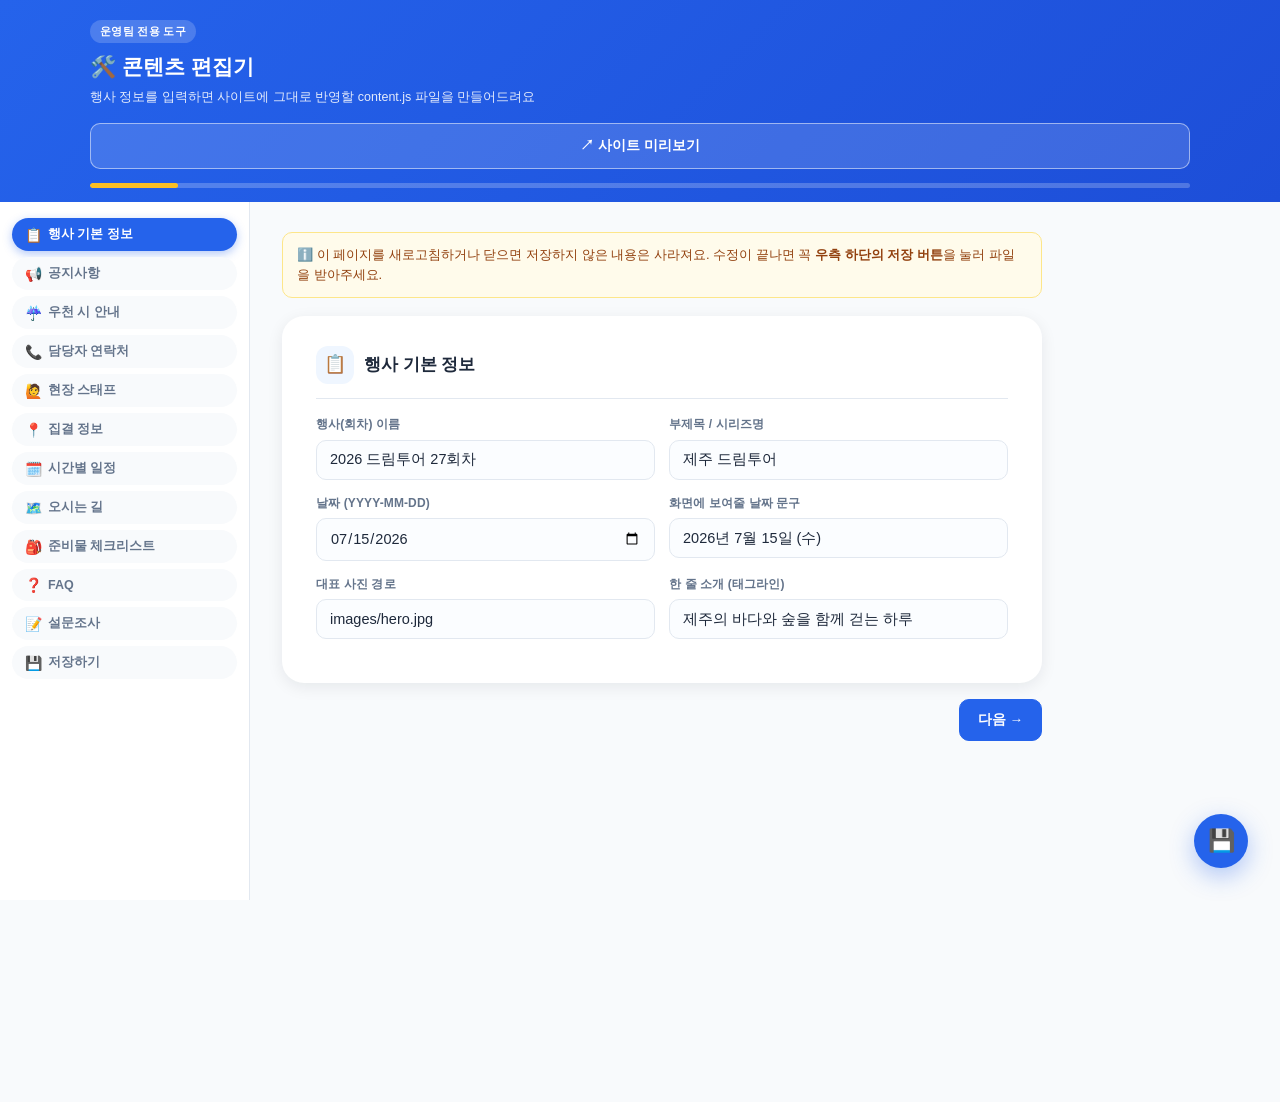
==== editor.html @ 1ea4c790 "Add no-backend content editor (editor.html) Lets non-developers edit js/content.js through a form in" ====
<!DOCTYPE html>
<html lang="ko">
<head>
<meta charset="UTF-8" />
<meta name="viewport" content="width=device-width, initial-scale=1.0" />
<title>콘텐츠 편집기 | 드림투어</title>
<meta name="robots" content="noindex, nofollow" />
<link rel="stylesheet" href="css/style.css" />
<link rel="stylesheet" href="css/editor.css" />
</head>
<body class="editor-body">

  <!--
    =====================================================================
     [운영팀 전용] 콘텐츠 편집기
    =====================================================================
     - 이 페이지는 참가자에게 공유하는 페이지가 아닙니다. 운영팀 컴퓨터에서만 여세요.
     - 왼쪽(모바일에서는 상단) 메뉴에서 항목을 골라 값을 입력하세요.
     - 맨 마지막 "저장하기" 메뉴 또는 우측 하단의 파란 저장 버튼을 누르면
       새 content.js 파일이 다운로드됩니다.
     - 다운로드된 파일을 프로젝트의 js/content.js 파일에 덮어쓰기 하면 됩니다.
     - 그 다음 평소처럼 GitHub에 올리면(push) 실제 사이트에 반영됩니다.
    =====================================================================
  -->

  <header class="editor-header">
    <div class="editor-header-inner">
      <div class="editor-header-text">
        <div class="editor-eyebrow">운영팀 전용 도구</div>
        <div class="editor-title">🛠️ 콘텐츠 편집기</div>
        <div class="editor-subtitle">행사 정보를 입력하면 사이트에 그대로 반영할 content.js 파일을 만들어드려요</div>
      </div>
      <a class="btn btn-outline editor-preview-link" href="index.html" target="_blank" rel="noopener noreferrer">↗ 사이트 미리보기</a>
    </div>
    <div class="editor-progress-track">
      <div class="editor-progress-fill" id="progress-fill"></div>
    </div>
  </header>

  <!-- 좌측(모바일: 상단 가로 스크롤) 메뉴는 JS가 각 패널의 data-icon / data-label을 읽어 자동 생성합니다 -->
  <nav class="editor-sidenav" id="editor-nav" aria-label="편집 항목 메뉴"></nav>

  <main class="editor-main">
    <div class="editor-container">

      <div class="editor-notice">
        ℹ️ 이 페이지를 새로고침하거나 닫으면 저장하지 않은 내용은 사라져요.
        수정이 끝나면 꼭 <b>우측 하단의 저장 버튼</b>을 눌러 파일을 받아주세요.
      </div>

      <!-- ① 행사 기본 정보 -->
      <section class="editor-panel" id="panel-basic" data-icon="📋" data-label="행사 기본 정보">
        <div class="panel-head"><span class="panel-icon">📋</span><h2>행사 기본 정보</h2></div>
        <div class="field-grid">
          <label>행사(회차) 이름
            <input type="text" id="f-eventName" placeholder="예: 2026 드림투어 27회차" />
          </label>
          <label>부제목 / 시리즈명
            <input type="text" id="f-eventSubtitle" placeholder="예: 제주 드림투어" />
          </label>
          <label>날짜 (YYYY-MM-DD)
            <input type="date" id="f-date" />
          </label>
          <label>화면에 보여줄 날짜 문구
            <input type="text" id="f-dateDisplay" placeholder="예: 2026년 7월 15일 (수)" />
          </label>
          <label>대표 사진 경로
            <input type="text" id="f-heroImage" placeholder="images/hero.jpg" />
          </label>
          <label>한 줄 소개 (태그라인)
            <input type="text" id="f-heroTagline" placeholder="예: 제주의 바다와 숲을 함께 걷는 하루" />
          </label>
        </div>
      </section>

      <!-- ② 공지사항 -->
      <section class="editor-panel" id="panel-notice" data-icon="📢" data-label="공지사항">
        <div class="panel-head"><span class="panel-icon">📢</span><h2>공지사항 배너</h2></div>
        <label class="checkbox-line">
          <input type="checkbox" id="f-notice-active" />
          공지 배너 표시하기
        </label>
        <label>공지 내용
          <textarea id="f-notice-text" rows="2" placeholder="예: 우천 시 실내 프로그램으로 대체됩니다."></textarea>
        </label>
      </section>

      <!-- ③ 우천 시 안내 -->
      <section class="editor-panel" id="panel-rain" data-icon="☔" data-label="우천 시 안내">
        <div class="panel-head"><span class="panel-icon">☔</span><h2>우천 시 대응 안내</h2></div>
        <label class="checkbox-line">
          <input type="checkbox" id="f-rain-hasIndoor" />
          실내 대체 프로그램이 있음
        </label>
        <label>우천 시 안내 문구
          <textarea id="f-rain-desc" rows="2"></textarea>
        </label>
        <label>진행 여부 결정 시각 안내
          <input type="text" id="f-rain-decision" placeholder="예: 당일 오전 8시경, 기상 상황에 따라 최종 공지" />
        </label>
      </section>

      <!-- ④ 담당자 연락처 -->
      <section class="editor-panel" id="panel-contact" data-icon="📞" data-label="담당자 연락처">
        <div class="panel-head"><span class="panel-icon">📞</span><h2>당일 담당자 연락처</h2></div>
        <p class="editor-hint">헤더와 화면 우측 하단 플로팅 버튼에 항상 노출됩니다.</p>
        <div class="field-grid">
          <label>이름 <input type="text" id="f-contact-name" /></label>
          <label>역할 <input type="text" id="f-contact-role" placeholder="예: 현장 총괄 담당자" /></label>
          <label>전화번호 <input type="text" id="f-contact-phone" placeholder="010-0000-0000" /></label>
        </div>
      </section>

      <!-- ⑤ 스태프 목록 -->
      <section class="editor-panel" id="panel-staff" data-icon="🙋" data-label="현장 스태프">
        <div class="panel-head"><span class="panel-icon">🙋</span><h2>현장 스태프</h2><span class="panel-count" id="count-staff"></span></div>
        <div id="staff-list" class="repeat-list"></div>
        <button type="button" class="btn-add" id="add-staff">+ 스태프 추가</button>
      </section>

      <!-- ⑥ 집결 정보 -->
      <section class="editor-panel" id="panel-meeting" data-icon="📍" data-label="집결 정보">
        <div class="panel-head"><span class="panel-icon">📍</span><h2>집결 정보 (홈 화면 요약용)</h2></div>
        <div class="field-grid">
          <label>집결 시각 <input type="text" id="f-meet-time" placeholder="13:00" /></label>
          <label>집결 장소 <input type="text" id="f-meet-location" /></label>
          <label class="span-2">집결지 구글맵 링크
            <input type="text" id="f-meet-mapUrl" placeholder="https://maps.google.com/?q=..." />
          </label>
        </div>
      </section>

      <!-- ⑦ 시간별 일정 -->
      <section class="editor-panel" id="panel-schedule" data-icon="🗓️" data-label="시간별 일정">
        <div class="panel-head"><span class="panel-icon">🗓️</span><h2>시간별 일정 (타임테이블)</h2><span class="panel-count" id="count-schedule"></span></div>
        <p class="editor-hint">각 카드의 ↑ ↓ 버튼으로 순서를 바꿀 수 있어요.</p>
        <div id="schedule-list" class="repeat-list"></div>
        <button type="button" class="btn-add" id="add-schedule">+ 일정 항목 추가</button>
      </section>

      <!-- ⑧ 오시는 길 장소 목록 -->
      <section class="editor-panel" id="panel-locations" data-icon="🗺️" data-label="오시는 길">
        <div class="panel-head"><span class="panel-icon">🗺️</span><h2>오시는 길 / 동선</h2><span class="panel-count" id="count-locations"></span></div>
        <label>지도 페이지 상단 임베드 지도 검색어
          <input type="text" id="f-mapEmbedQuery" placeholder="예: 드림타워 지하주차장 (보통 집결지)" />
        </label>
        <div id="locations-list" class="repeat-list"></div>
        <button type="button" class="btn-add" id="add-location">+ 장소 추가</button>
      </section>

      <!-- ⑨ 체크리스트 -->
      <section class="editor-panel" id="panel-checklist" data-icon="🎒" data-label="준비물 체크리스트">
        <div class="panel-head"><span class="panel-icon">🎒</span><h2>준비물 체크리스트</h2><span class="panel-count" id="count-checklist"></span></div>
        <div id="checklist-list" class="repeat-list"></div>
        <button type="button" class="btn-add" id="add-checklist">+ 준비물 추가</button>
      </section>

      <!-- ⑩ FAQ -->
      <section class="editor-panel" id="panel-faq" data-icon="❓" data-label="FAQ">
        <div class="panel-head"><span class="panel-icon">❓</span><h2>자주 묻는 질문</h2><span class="panel-count" id="count-faq"></span></div>
        <div id="faq-list" class="repeat-list"></div>
        <button type="button" class="btn-add" id="add-faq">+ 질문 추가</button>
      </section>

      <!-- ⑪ 설문조사 -->
      <section class="editor-panel" id="panel-survey" data-icon="📝" data-label="설문조사">
        <div class="panel-head"><span class="panel-icon">📝</span><h2>설문조사</h2></div>
        <div class="field-grid">
          <label class="span-2">설문 링크 <input type="text" id="f-survey-url" placeholder="https://forms.gle/..." /></label>
          <label>예상 소요시간 <input type="text" id="f-survey-duration" placeholder="약 3분" /></label>
        </div>
      </section>

      <!-- 저장 -->
      <section class="editor-panel" id="panel-save" data-icon="💾" data-label="저장하기">
        <div class="panel-head"><span class="panel-icon">💾</span><h2>저장하기</h2></div>
        <div class="save-hero">
          <div class="save-hero-emoji">📦</div>
          <p>버튼을 누르면 <code>content.js</code> 파일이 다운로드됩니다.<br />
          다운로드된 파일을 프로젝트의 <code>js/content.js</code> 위치에 덮어써주세요.</p>
          <div class="save-actions">
            <button type="button" class="btn btn-primary" id="btn-download" style="width:auto;">⬇ content.js 파일 저장</button>
            <button type="button" class="btn btn-outline" id="btn-show-code" style="width:auto;">코드로 보기 / 복사</button>
          </div>
        </div>
        <textarea id="code-output" class="code-output" rows="14" readonly hidden></textarea>
      </section>

      <!-- 이전 / 다음 패널로 이동하는 하단 내비게이션 (JS가 자동으로 채워줍니다) -->
      <div class="panel-footer-nav" id="panel-footer-nav"></div>

    </div>
  </main>

  <!-- 참가자용 사이트의 플로팅 연락처 버튼과 같은 자리·같은 스타일의 저장 버튼 -->
  <button type="button" class="floating-save" id="floating-save" title="content.js 파일 저장" aria-label="content.js 파일 저장">
    💾
  </button>

  <script src="js/content.js"></script>
  <script src="js/editor.js"></script>
</body>
</html>
---- css/style.css ----
/* =====================================================================
   공통 스타일시트
   - 모바일 화면을 기본(우선)으로 설계하고, 768px 이상 화면(데스크톱)에서
     레이아웃을 넓게 보여주는 방식(모바일 퍼스트)입니다.
   - 브랜드 컬러(파란색)는 아래 :root 변수에서 한 번에 관리합니다.
   ===================================================================== */

:root {
  /* 브랜드 컬러 - 파란색 톤 */
  --color-primary: #2563eb;
  --color-primary-dark: #1d4ed8;
  --color-primary-light: #dbeafe;
  --color-primary-bg: #eff6ff;
  --color-accent: #fbbf24; /* 캐주얼한 느낌을 위한 포인트 노란색 */
  --color-danger: #ef4444;
  --color-danger-bg: #fef2f2;

  --color-text: #1e293b;
  --color-muted: #64748b;
  --color-bg: #f8fafc;
  --color-card: #ffffff;
  --color-border: #e2e8f0;

  --radius-sm: 10px;
  --radius-md: 16px;
  --radius-lg: 22px;
  --shadow-card: 0 4px 16px rgba(15, 23, 42, 0.08);
  --shadow-float: 0 8px 24px rgba(37, 99, 235, 0.35);

  --header-h: 56px;
  --notice-h: 0px; /* JS에서 공지 배너 높이에 맞춰 자동 조정 */
  --bottomnav-h: 64px;
}

* { box-sizing: border-box; }

html, body {
  margin: 0;
  padding: 0;
  background: var(--color-bg);
  color: var(--color-text);
  font-family: "Pretendard", "Apple SD Gothic Neo", "Malgun Gothic", -apple-system,
    BlinkMacSystemFont, sans-serif;
  line-height: 1.55;
  -webkit-tap-highlight-color: transparent;
}

img { max-width: 100%; display: block; }

a { color: inherit; text-decoration: none; }

button { font-family: inherit; cursor: pointer; }

h1, h2, h3, p { margin: 0; }

.container {
  width: 100%;
  max-width: 720px;
  margin: 0 auto;
  padding: 16px;
}

/* 본문 영역 - 상단 공지/헤더, 하단 네비게이션 높이만큼 여백 확보 */
main {
  padding-top: calc(var(--header-h) + var(--notice-h));
  padding-bottom: calc(var(--bottomnav-h) + 84px); /* 플로팅 연락처 버튼과 겹치지 않도록 */
  min-height: 100vh;
}

/* ---------------------------------------------------------------
   공지사항 배너 (최상단 고정, 내용은 content.js의 notice에서 관리)
   --------------------------------------------------------------- */
#notice-banner {
  position: fixed;
  top: 0;
  left: 0;
  right: 0;
  z-index: 60;
  background: var(--color-danger-bg);
  color: #991b1b;
  border-bottom: 1px solid #fecaca;
  font-size: 13.5px;
  font-weight: 600;
}
#notice-banner .notice-inner {
  max-width: 720px;
  margin: 0 auto;
  padding: 8px 44px 8px 16px;
  display: flex;
  align-items: center;
  gap: 6px;
  position: relative;
}
#notice-banner .notice-icon { flex-shrink: 0; }
#notice-banner .notice-close {
  position: absolute;
  right: 8px;
  top: 50%;
  transform: translateY(-50%);
  background: none;
  border: none;
  color: #991b1b;
  font-size: 18px;
  padding: 6px;
  line-height: 1;
}

/* ---------------------------------------------------------------
   상단 헤더
   --------------------------------------------------------------- */
#site-header {
  position: fixed;
  left: 0;
  right: 0;
  top: var(--notice-h);
  height: var(--header-h);
  z-index: 50;
  background: var(--color-primary);
  color: #fff;
  display: flex;
  align-items: center;
  box-shadow: 0 2px 10px rgba(37, 99, 235, 0.25);
  transition: top 0.2s ease;
}
#site-header .header-inner {
  max-width: 720px;
  margin: 0 auto;
  width: 100%;
  padding: 0 16px;
  display: flex;
  align-items: center;
  justify-content: space-between;
}
#site-header .brand {
  font-weight: 800;
  font-size: 16px;
  white-space: nowrap;
  overflow: hidden;
  text-overflow: ellipsis;
}
#site-header .brand small {
  display: block;
  font-weight: 500;
  font-size: 11px;
  opacity: 0.85;
}
#site-header .header-contact {
  display: flex;
  align-items: center;
  gap: 6px;
  background: rgba(255, 255, 255, 0.18);
  border-radius: 999px;
  padding: 6px 12px;
  font-size: 12.5px;
  font-weight: 700;
  white-space: nowrap;
}

/* ---------------------------------------------------------------
   플로팅 연락처 버튼 (항상 화면에 보이는 전화 버튼)
   --------------------------------------------------------------- */
/* 아이콘 전용 원형 버튼 - 문서 흐름 속 다른 버튼(예: "전체 일정 보기")과
   겹치는 면적을 최소화하기 위해 텍스트 없는 작은 원형으로 구성합니다. */
#floating-contact {
  position: fixed;
  right: 16px;
  bottom: calc(var(--bottomnav-h) + 16px);
  z-index: 55;
  display: flex;
  align-items: center;
  justify-content: center;
  width: 52px;
  height: 52px;
  background: var(--color-primary);
  color: #fff;
  border-radius: 50%;
  box-shadow: var(--shadow-float);
  font-size: 22px;
}
#floating-contact .dot {
  position: absolute;
  top: 4px;
  right: 4px;
  width: 10px;
  height: 10px;
  border-radius: 50%;
  background: #4ade80;
  border: 2px solid #fff;
}

/* ---------------------------------------------------------------
   하단 탭 네비게이션
   --------------------------------------------------------------- */
#bottom-nav {
  position: fixed;
  left: 0;
  right: 0;
  bottom: 0;
  height: var(--bottomnav-h);
  background: #fff;
  border-top: 1px solid var(--color-border);
  display: flex;
  z-index: 50;
  padding-bottom: env(safe-area-inset-bottom);
}
#bottom-nav a {
  flex: 1;
  display: flex;
  flex-direction: column;
  align-items: center;
  justify-content: center;
  gap: 2px;
  font-size: 11px;
  font-weight: 600;
  color: var(--color-muted);
}
#bottom-nav a .icon { font-size: 19px; }
#bottom-nav a.active { color: var(--color-primary); }

/* ---------------------------------------------------------------
   "다음 일정" 스티키 바 (일정 페이지에서 스크롤 시 노출)
   --------------------------------------------------------------- */
#next-schedule-bar {
  position: fixed;
  left: 0;
  right: 0;
  top: calc(var(--header-h) + var(--notice-h));
  z-index: 45;
  background: #1e293b;
  color: #fff;
  font-size: 13px;
  font-weight: 600;
  padding: 8px 16px;
  display: none;
  align-items: center;
  gap: 8px;
}
#next-schedule-bar.show { display: flex; }
#next-schedule-bar .tag {
  background: var(--color-accent);
  color: #78350f;
  border-radius: 999px;
  padding: 2px 8px;
  font-size: 11px;
  font-weight: 800;
  flex-shrink: 0;
}

/* ---------------------------------------------------------------
   카드 공통 스타일
   --------------------------------------------------------------- */
.card {
  background: var(--color-card);
  border-radius: var(--radius-md);
  box-shadow: var(--shadow-card);
  padding: 18px;
  margin-bottom: 14px;
}
.section-title {
  font-size: 15px;
  font-weight: 800;
  color: var(--color-primary-dark);
  margin-bottom: 10px;
  display: flex;
  align-items: center;
  gap: 6px;
}

/* 히어로(대표 이미지) 영역 */
/* 대표 사진이 아직 준비되지 않아 img가 깨져도(onerror) 타이틀은 항상 보이도록
   min-height와 파란색 그라데이션 배경을 기본값으로 깔아둡니다. */
.hero {
  position: relative;
  min-height: 220px;
  border-radius: var(--radius-lg);
  overflow: hidden;
  margin-bottom: 16px;
  background: linear-gradient(135deg, var(--color-primary) 0%, var(--color-primary-dark) 100%);
  display: flex;
  align-items: flex-end;
}
.hero img { position: absolute; inset: 0; width: 100%; height: 100%; object-fit: cover; }
.hero .hero-text {
  position: relative;
  z-index: 1;
  width: 100%;
  padding: 16px;
  background: linear-gradient(180deg, rgba(0,0,0,0) 0%, rgba(0,0,0,0.55) 100%);
  color: #fff;
}
.hero .hero-text h1 { font-size: 20px; font-weight: 800; }
.hero .hero-text p { font-size: 13px; opacity: 0.92; margin-top: 4px; }

.badge {
  display: inline-flex;
  align-items: center;
  gap: 4px;
  font-size: 11.5px;
  font-weight: 700;
  padding: 3px 9px;
  border-radius: 999px;
  background: var(--color-primary-bg);
  color: var(--color-primary-dark);
}
.badge.date { background: rgba(255,255,255,0.25); color:#fff; }

/* 버튼 */
.btn {
  display: inline-flex;
  align-items: center;
  justify-content: center;
  gap: 6px;
  font-weight: 700;
  font-size: 14px;
  padding: 11px 16px;
  border-radius: var(--radius-sm);
  border: none;
  width: 100%;
}
.btn-primary { background: var(--color-primary); color: #fff; }
.btn-map {
  background: var(--color-primary-bg);
  color: var(--color-primary-dark);
  border: 1px solid var(--color-primary-light);
  font-size: 13px;
  padding: 9px 14px;
  width: auto;
}
.btn-accent { background: var(--color-accent); color: #78350f; }
.btn-outline {
  background: #fff;
  color: var(--color-primary-dark);
  border: 1.5px solid var(--color-primary-light);
}

/* ---------------------------------------------------------------
   세로 타임라인 (아코디언)
   --------------------------------------------------------------- */
.timeline {
  position: relative;
  margin-left: 6px;
  padding-left: 22px;
  border-left: 3px solid var(--color-primary-light);
}
.timeline-item {
  position: relative;
  margin-bottom: 10px;
}
.timeline-item::before {
  content: "";
  position: absolute;
  left: -30px;
  top: 18px;
  width: 14px;
  height: 14px;
  border-radius: 50%;
  background: var(--color-primary);
  border: 3px solid #fff;
  box-shadow: 0 0 0 2px var(--color-primary-light);
}
.timeline-card {
  background: var(--color-card);
  border-radius: var(--radius-md);
  box-shadow: var(--shadow-card);
  overflow: hidden;
}
.timeline-head {
  width: 100%;
  background: none;
  border: none;
  text-align: left;
  padding: 14px 16px;
  display: flex;
  align-items: center;
  gap: 10px;
}
.timeline-head .time-box {
  flex-shrink: 0;
  text-align: center;
  min-width: 54px;
}
.timeline-head .time-box .time { font-weight: 800; color: var(--color-primary-dark); font-size: 14px; }
.timeline-head .time-box .time-end { font-size: 10.5px; color: var(--color-muted); }
.timeline-head .head-main { flex: 1; min-width: 0; }
.timeline-head .head-main .title { font-weight: 700; font-size: 14.5px; }
.timeline-head .head-main .loc {
  font-size: 12.5px;
  color: var(--color-muted);
  margin-top: 2px;
  overflow: hidden;
  text-overflow: ellipsis;
  white-space: nowrap;
}
.timeline-head .chevron {
  flex-shrink: 0;
  transition: transform 0.2s ease;
  color: var(--color-muted);
}
.timeline-item.open .chevron { transform: rotate(180deg); }

.timeline-body {
  max-height: 0;
  overflow: hidden;
  transition: max-height 0.25s ease;
}
.timeline-item.open .timeline-body { max-height: 900px; }
.timeline-body-inner {
  padding: 0 16px 16px 16px;
  border-top: 1px dashed var(--color-border);
  padding-top: 12px;
  font-size: 13.5px;
}
.timeline-body-inner .desc { margin-bottom: 10px; color: var(--color-text); }

.info-row {
  display: flex;
  flex-wrap: wrap;
  gap: 6px;
  margin-bottom: 10px;
}
.info-chip {
  font-size: 12px;
  font-weight: 700;
  padding: 4px 10px;
  border-radius: 999px;
}
.chip-difficulty { background: #fef3c7; color: #92400e; }
.chip-distance { background: #e0e7ff; color: #3730a3; }
.chip-travel { background: #f1f5f9; color: var(--color-muted); }
.chip-allergy { background: var(--color-danger-bg); color: #991b1b; }
.chip-veg { background: #dcfce7; color: #166534; }

.recommend-box {
  background: var(--color-primary-bg);
  border-radius: var(--radius-sm);
  padding: 10px 12px;
  margin-top: 10px;
  font-size: 13px;
}
.recommend-box .rec-title { font-weight: 800; color: var(--color-primary-dark); margin-bottom: 6px; font-size: 12.5px; }
.recommend-box ol { margin: 0; padding-left: 18px; }
.recommend-box li { margin-bottom: 3px; }

.travel-next {
  display: flex;
  align-items: center;
  gap: 6px;
  font-size: 12px;
  color: var(--color-muted);
  margin: 6px 0 0 0;
  padding-left: 2px;
}

/* ---------------------------------------------------------------
   체크리스트
   --------------------------------------------------------------- */
.checklist { list-style: none; margin: 0; padding: 0; }
.checklist li {
  display: flex;
  align-items: center;
  gap: 10px;
  padding: 10px 4px;
  border-bottom: 1px solid var(--color-border);
  font-size: 14px;
}
.checklist li:last-child { border-bottom: none; }
.checklist input[type="checkbox"] {
  width: 20px;
  height: 20px;
  accent-color: var(--color-primary);
  flex-shrink: 0;
}
.checklist label.checked { text-decoration: line-through; color: var(--color-muted); }

/* ---------------------------------------------------------------
   FAQ 아코디언
   --------------------------------------------------------------- */
.faq-item {
  background: var(--color-card);
  border-radius: var(--radius-md);
  box-shadow: var(--shadow-card);
  margin-bottom: 10px;
  overflow: hidden;
}
.faq-q {
  width: 100%;
  border: none;
  background: none;
  text-align: left;
  padding: 15px 16px;
  display: flex;
  justify-content: space-between;
  align-items: center;
  gap: 10px;
  font-weight: 700;
  font-size: 14.5px;
}
.faq-q .chevron { color: var(--color-muted); transition: transform 0.2s ease; flex-shrink: 0; }
.faq-item.open .chevron { transform: rotate(180deg); }
.faq-a {
  max-height: 0;
  overflow: hidden;
  transition: max-height 0.25s ease;
  font-size: 13.5px;
  color: var(--color-muted);
}
.faq-item.open .faq-a { max-height: 400px; }
.faq-a-inner { padding: 0 16px 16px 16px; }

/* ---------------------------------------------------------------
   지도/오시는 길 페이지
   --------------------------------------------------------------- */
.map-embed-wrap {
  border-radius: var(--radius-md);
  overflow: hidden;
  box-shadow: var(--shadow-card);
  margin-bottom: 16px;
}
.map-embed-wrap iframe { width: 100%; height: 260px; border: 0; display: block; }

.route-list { position: relative; }
.route-item {
  display: flex;
  gap: 12px;
  position: relative;
  padding-bottom: 22px;
}
.route-item:last-child { padding-bottom: 0; }
.route-item .marker {
  flex-shrink: 0;
  width: 30px;
  height: 30px;
  border-radius: 50%;
  background: var(--color-primary);
  color: #fff;
  font-weight: 800;
  font-size: 13px;
  display: flex;
  align-items: center;
  justify-content: center;
  position: relative;
  z-index: 1;
}
.route-item:not(:last-child) .marker::after {
  content: "";
  position: absolute;
  top: 30px;
  left: 50%;
  transform: translateX(-50%);
  width: 2px;
  height: calc(100% + 22px - 30px);
  background: var(--color-primary-light);
}
.route-item .route-body { flex: 1; min-width: 0; padding-top: 3px; }
.route-item .route-name { font-weight: 700; font-size: 14.5px; margin-bottom: 3px; }
.route-item .route-desc { font-size: 13px; color: var(--color-muted); margin-bottom: 3px; }
.route-item .route-addr { font-size: 12px; color: var(--color-muted); margin-bottom: 8px; }

/* ---------------------------------------------------------------
   설문조사 페이지
   --------------------------------------------------------------- */
.survey-box {
  text-align: center;
  padding: 32px 20px;
}
.survey-box .emoji { font-size: 44px; margin-bottom: 10px; }
.survey-box h2 { font-size: 18px; font-weight: 800; margin-bottom: 8px; }
.survey-box p { color: var(--color-muted); font-size: 14px; margin-bottom: 18px; }
.survey-duration {
  display: inline-block;
  margin-top: 12px;
  font-size: 12.5px;
  color: var(--color-muted);
}

/* 우천 안내 섹션 */
.rain-card {
  background: #eff6ff;
  border: 1px solid var(--color-primary-light);
  border-radius: var(--radius-md);
  padding: 16px;
  margin-bottom: 14px;
}
.rain-card .rain-title {
  font-weight: 800;
  color: var(--color-primary-dark);
  display: flex;
  align-items: center;
  gap: 6px;
  margin-bottom: 8px;
}
.rain-card .rain-desc { font-size: 13.5px; margin-bottom: 6px; }
.rain-card .rain-time { font-size: 12px; color: var(--color-muted); }
.rain-card.inactive { background: #f8fafc; border-color: var(--color-border); }

/* 스태프 카드 */
.staff-grid {
  display: grid;
  grid-template-columns: repeat(3, 1fr);
  gap: 10px;
}
.staff-card { text-align: center; }
.staff-card .photo {
  width: 100%;
  aspect-ratio: 1/1;
  border-radius: 50%;
  object-fit: cover;
  background: var(--color-primary-bg);
  margin-bottom: 6px;
}
.staff-card .name { font-size: 12.5px; font-weight: 700; }
.staff-card .role { font-size: 11px; color: var(--color-muted); }
.staff-card a.call { font-size: 11px; color: var(--color-primary); font-weight: 700; }

/* 페이지 상단 타이틀 */
.page-title {
  font-size: 19px;
  font-weight: 800;
  margin-bottom: 4px;
}
.page-desc { font-size: 13px; color: var(--color-muted); margin-bottom: 16px; }

/* 홈 - 빠른 메뉴 그리드 */
.quick-menu {
  display: grid;
  grid-template-columns: repeat(4, 1fr);
  gap: 8px;
  margin-bottom: 16px;
}
.quick-menu a {
  background: #fff;
  border-radius: var(--radius-sm);
  box-shadow: var(--shadow-card);
  padding: 12px 4px;
  text-align: center;
  font-size: 11.5px;
  font-weight: 700;
  color: var(--color-text);
}
.quick-menu a .icon { font-size: 20px; display: block; margin-bottom: 4px; }

/* ---------------------------------------------------------------
   데스크톱 화면 보완 (768px 이상)
   --------------------------------------------------------------- */
@media (min-width: 768px) {
  .container { max-width: 820px; padding: 24px; }
  .hero img { height: 320px; }
  .staff-grid { grid-template-columns: repeat(4, 1fr); }
  #bottom-nav {
    max-width: 820px;
    left: 50%;
    transform: translateX(-50%);
    border-radius: var(--radius-lg) var(--radius-lg) 0 0;
    box-shadow: 0 -4px 20px rgba(15,23,42,0.08);
  }
  #floating-contact { right: calc(50% - 410px + 16px); }
  .card { padding: 22px; }
}

@media (min-width: 1024px) {
  #floating-contact { right: calc(50% - 410px + 16px); }
}
---- css/editor.css ----
/* =====================================================================
   콘텐츠 편집기(editor.html) 전용 스타일
   - 참가자용 페이지(css/style.css)의 색상/그림자/둥근모서리 변수를 그대로
     재사용해서 톤을 맞추고, 좌측(모바일: 상단) 메뉴 + 단계별 패널 구조로
     한 화면에 모든 항목이 쏟아지지 않게 구성합니다.
   ===================================================================== */

:root {
  --editor-nav-w: 250px;
  --editor-header-h: 128px;
}

.editor-body {
  background: var(--color-bg);
}

/* ---------------------------------------------------------------
   헤더 - 참가자용 사이트의 히어로 그라데이션과 같은 톤
   --------------------------------------------------------------- */
.editor-header {
  position: sticky;
  top: 0;
  z-index: 50;
  background: linear-gradient(135deg, var(--color-primary) 0%, var(--color-primary-dark) 100%);
  color: #fff;
  padding: 18px 20px 14px;
}
.editor-header-inner {
  max-width: 1100px;
  margin: 0 auto;
  display: flex;
  align-items: flex-start;
  justify-content: space-between;
  gap: 16px;
  flex-wrap: wrap;
}
.editor-eyebrow {
  display: inline-block;
  font-size: 11px;
  font-weight: 800;
  letter-spacing: 0.03em;
  background: rgba(255,255,255,0.18);
  padding: 3px 10px;
  border-radius: 999px;
  margin-bottom: 8px;
}
.editor-title { font-weight: 800; font-size: 21px; }
.editor-subtitle { font-size: 12.5px; opacity: 0.88; margin-top: 4px; max-width: 480px; }
.editor-preview-link {
  color: #fff;
  border-color: rgba(255,255,255,0.5);
  background: rgba(255,255,255,0.14);
  white-space: nowrap;
}
.editor-progress-track {
  max-width: 1100px;
  margin: 14px auto 0;
  height: 5px;
  border-radius: 999px;
  background: rgba(255,255,255,0.22);
  overflow: hidden;
}
.editor-progress-fill {
  height: 100%;
  width: 0%;
  background: var(--color-accent);
  border-radius: 999px;
  transition: width 0.25s ease;
}

/* ---------------------------------------------------------------
   좌측(모바일: 상단 가로) 메뉴
   --------------------------------------------------------------- */
.editor-sidenav {
  position: sticky;
  top: var(--editor-header-h);
  z-index: 40;
  display: flex;
  gap: 6px;
  overflow-x: auto;
  background: #fff;
  border-bottom: 1px solid var(--color-border);
  padding: 8px 12px;
  -webkit-overflow-scrolling: touch;
}
.editor-sidenav::-webkit-scrollbar { display: none; }

.nav-item {
  flex-shrink: 0;
  display: flex;
  align-items: center;
  gap: 6px;
  border: none;
  background: var(--color-bg);
  color: var(--color-muted);
  font-weight: 700;
  font-size: 12.5px;
  padding: 8px 13px;
  border-radius: 999px;
  white-space: nowrap;
}
.nav-item .nav-icon { font-size: 14px; }
.nav-item.active {
  background: var(--color-primary);
  color: #fff;
  box-shadow: 0 3px 10px rgba(37,99,235,0.35);
}
.nav-item.visited:not(.active)::after {
  content: "";
  display: inline-block;
  width: 5px;
  height: 5px;
  border-radius: 50%;
  background: #4ade80;
  margin-left: 2px;
}

/* ---------------------------------------------------------------
   본문 레이아웃
   --------------------------------------------------------------- */
.editor-main { padding: 22px 16px 110px; }
.editor-container { max-width: 780px; margin: 0 auto; }

.editor-notice {
  background: #fffbeb;
  border: 1px solid #fde68a;
  color: #92400e;
  border-radius: var(--radius-sm);
  padding: 12px 14px;
  font-size: 13px;
  margin-bottom: 18px;
}

/* 패널(=예전의 section) : 한 번에 하나만 보여줍니다 */
.editor-panel {
  background: var(--color-card);
  border-radius: var(--radius-lg);
  box-shadow: var(--shadow-card);
  padding: 24px 22px;
  animation: panelIn 0.18s ease;
}
.editor-panel[hidden] { display: none; }

@keyframes panelIn {
  from { opacity: 0; transform: translateY(6px); }
  to { opacity: 1; transform: translateY(0); }
}

.panel-head {
  display: flex;
  align-items: center;
  gap: 10px;
  margin-bottom: 16px;
  padding-bottom: 14px;
  border-bottom: 1px solid var(--color-border);
}
.panel-head .panel-icon {
  width: 38px;
  height: 38px;
  flex-shrink: 0;
  display: flex;
  align-items: center;
  justify-content: center;
  font-size: 18px;
  background: var(--color-primary-bg);
  border-radius: 12px;
}
.panel-head h2 { font-size: 17px; font-weight: 800; color: var(--color-text); }
.panel-count {
  margin-left: auto;
  font-size: 11.5px;
  font-weight: 800;
  color: var(--color-primary-dark);
  background: var(--color-primary-bg);
  padding: 3px 10px;
  border-radius: 999px;
}

.editor-hint { font-size: 12.5px; color: var(--color-muted); margin-bottom: 14px; }

/* ---------------------------------------------------------------
   폼 필드 공통
   --------------------------------------------------------------- */
label {
  display: block;
  font-size: 12px;
  font-weight: 700;
  color: var(--color-muted);
  letter-spacing: 0.01em;
  margin-bottom: 14px;
}
input[type="text"],
input[type="date"],
input[type="tel"],
textarea,
select {
  display: block;
  width: 100%;
  margin-top: 6px;
  padding: 11px 13px;
  border: 1.5px solid var(--color-border);
  border-radius: var(--radius-sm);
  font-size: 14.5px;
  font-family: inherit;
  font-weight: 500;
  color: var(--color-text);
  background: #fbfdff;
  transition: border-color 0.15s ease, box-shadow 0.15s ease, background 0.15s ease;
}
textarea { resize: vertical; }
input:focus, textarea:focus, select:focus {
  outline: none;
  border-color: var(--color-primary);
  background: #fff;
  box-shadow: 0 0 0 3px var(--color-primary-light);
}

.checkbox-line {
  display: flex;
  align-items: center;
  gap: 8px;
  margin-bottom: 14px;
  font-weight: 700;
  color: var(--color-text);
  font-size: 13.5px;
}
.checkbox-line input { width: 18px; height: 18px; accent-color: var(--color-primary); margin: 0; }

.field-grid {
  display: grid;
  grid-template-columns: 1fr;
  gap: 0 14px;
}
.field-grid .span-2 { grid-column: 1 / -1; }

@media (min-width: 640px) {
  .field-grid { grid-template-columns: 1fr 1fr; }
}

/* ---------------------------------------------------------------
   반복 가능한 목록(스태프/일정/장소/체크리스트/FAQ) 카드
   --------------------------------------------------------------- */
.repeat-list { display: flex; flex-direction: column; gap: 12px; margin-bottom: 14px; }
.repeat-list:empty::after {
  content: "아직 추가된 항목이 없습니다. 아래 '+ 추가' 버튼을 눌러보세요.";
  display: block;
  font-size: 13px;
  color: var(--color-muted);
  background: var(--color-bg);
  border: 1.5px dashed var(--color-border);
  border-radius: var(--radius-sm);
  padding: 18px;
  text-align: center;
}

.edit-row {
  border: 1.5px solid var(--color-border);
  border-left: 4px solid var(--color-primary);
  border-radius: var(--radius-sm);
  padding: 14px 16px;
  background: #fbfdff;
}
.edit-row-header {
  display: flex;
  align-items: center;
  justify-content: space-between;
  gap: 8px;
  font-weight: 800;
  font-size: 13px;
  color: var(--color-primary-dark);
  margin-bottom: 12px;
}
.edit-row-header span { overflow: hidden; text-overflow: ellipsis; white-space: nowrap; }
.edit-row-actions { display: flex; gap: 5px; flex-shrink: 0; }
.edit-row-actions button {
  border: none;
  width: 26px;
  height: 26px;
  display: flex;
  align-items: center;
  justify-content: center;
  background: var(--color-primary-bg);
  color: var(--color-primary-dark);
  font-size: 12px;
  font-weight: 700;
  border-radius: 8px;
}
.edit-row-actions button.danger { background: var(--color-danger-bg); color: #991b1b; width: auto; padding: 0 9px; font-size: 11.5px; }

.simple-row {
  display: flex;
  align-items: center;
  gap: 8px;
}
.simple-row input { flex: 1; margin-top: 0; }
.simple-row button {
  border: none;
  width: 30px;
  height: 30px;
  flex-shrink: 0;
  display: flex;
  align-items: center;
  justify-content: center;
  background: var(--color-primary-bg);
  color: var(--color-primary-dark);
  font-size: 12px;
  font-weight: 700;
  border-radius: 8px;
}
.simple-row button.danger { background: var(--color-danger-bg); color: #991b1b; width: auto; padding: 0 10px; font-size: 11.5px; }

.meal-block {
  margin-top: 8px;
  padding: 12px;
  border-radius: var(--radius-sm);
  background: var(--color-danger-bg);
}

/* "+ 추가" 버튼 */
.btn-add {
  width: 100%;
  border: 1.5px dashed var(--color-primary-light);
  background: var(--color-primary-bg);
  color: var(--color-primary-dark);
  font-weight: 700;
  font-size: 13.5px;
  padding: 11px;
  border-radius: var(--radius-sm);
}

/* ---------------------------------------------------------------
   저장 패널
   --------------------------------------------------------------- */
.save-hero {
  text-align: center;
  padding: 10px 6px 4px;
}
.save-hero-emoji { font-size: 40px; margin-bottom: 8px; }
.save-hero p { font-size: 13.5px; color: var(--color-muted); margin-bottom: 18px; line-height: 1.7; }
.save-hero code {
  background: var(--color-primary-bg);
  color: var(--color-primary-dark);
  padding: 1px 6px;
  border-radius: 5px;
  font-size: 12.5px;
}
.save-actions { display: flex; gap: 10px; justify-content: center; flex-wrap: wrap; }

.code-output {
  width: 100%;
  margin-top: 16px;
  font-family: "SF Mono", Menlo, Consolas, monospace;
  font-size: 12px;
  background: #0f172a;
  color: #e2e8f0;
  border: none;
  border-radius: var(--radius-sm);
  padding: 14px;
}

/* ---------------------------------------------------------------
   패널 하단 이전/다음 내비게이션
   --------------------------------------------------------------- */
.panel-footer-nav {
  display: flex;
  justify-content: space-between;
  gap: 10px;
  margin-top: 16px;
}
.panel-footer-nav button {
  border: 1.5px solid var(--color-primary-light);
  background: #fff;
  color: var(--color-primary-dark);
  font-weight: 700;
  font-size: 13.5px;
  padding: 11px 18px;
  border-radius: var(--radius-sm);
}
.panel-footer-nav button.primary-next {
  background: var(--color-primary);
  color: #fff;
  border-color: var(--color-primary);
}
.panel-footer-nav button:disabled { opacity: 0.35; }
.panel-footer-nav .spacer { flex: 1; }

/* ---------------------------------------------------------------
   플로팅 저장 버튼 - 참가자용 사이트의 플로팅 연락처 버튼과 동일한 자리/스타일
   --------------------------------------------------------------- */
.floating-save {
  position: fixed;
  right: 16px;
  bottom: 20px;
  z-index: 55;
  width: 54px;
  height: 54px;
  border: none;
  border-radius: 50%;
  background: var(--color-primary);
  color: #fff;
  font-size: 22px;
  box-shadow: var(--shadow-float);
}
.floating-save.saved { background: #16a34a; }

/* ---------------------------------------------------------------
   데스크톱: 좌측 고정 사이드바 레이아웃
   --------------------------------------------------------------- */
@media (min-width: 900px) {
  :root { --editor-header-h: 104px; }

  .editor-sidenav {
    position: fixed;
    top: var(--editor-header-h);
    left: 0;
    bottom: 0;
    width: var(--editor-nav-w);
    flex-direction: column;
    align-items: stretch;
    border-bottom: none;
    border-right: 1px solid var(--color-border);
    padding: 16px 12px;
    overflow-y: auto;
    overflow-x: hidden;
  }
  .nav-item { justify-content: flex-start; }

  .editor-main { margin-left: var(--editor-nav-w); padding: 30px 32px 110px; }
  .editor-container { max-width: 760px; margin: 0; }

  .editor-panel { padding: 30px 34px; }
  .floating-save { right: 32px; bottom: 32px; }
}
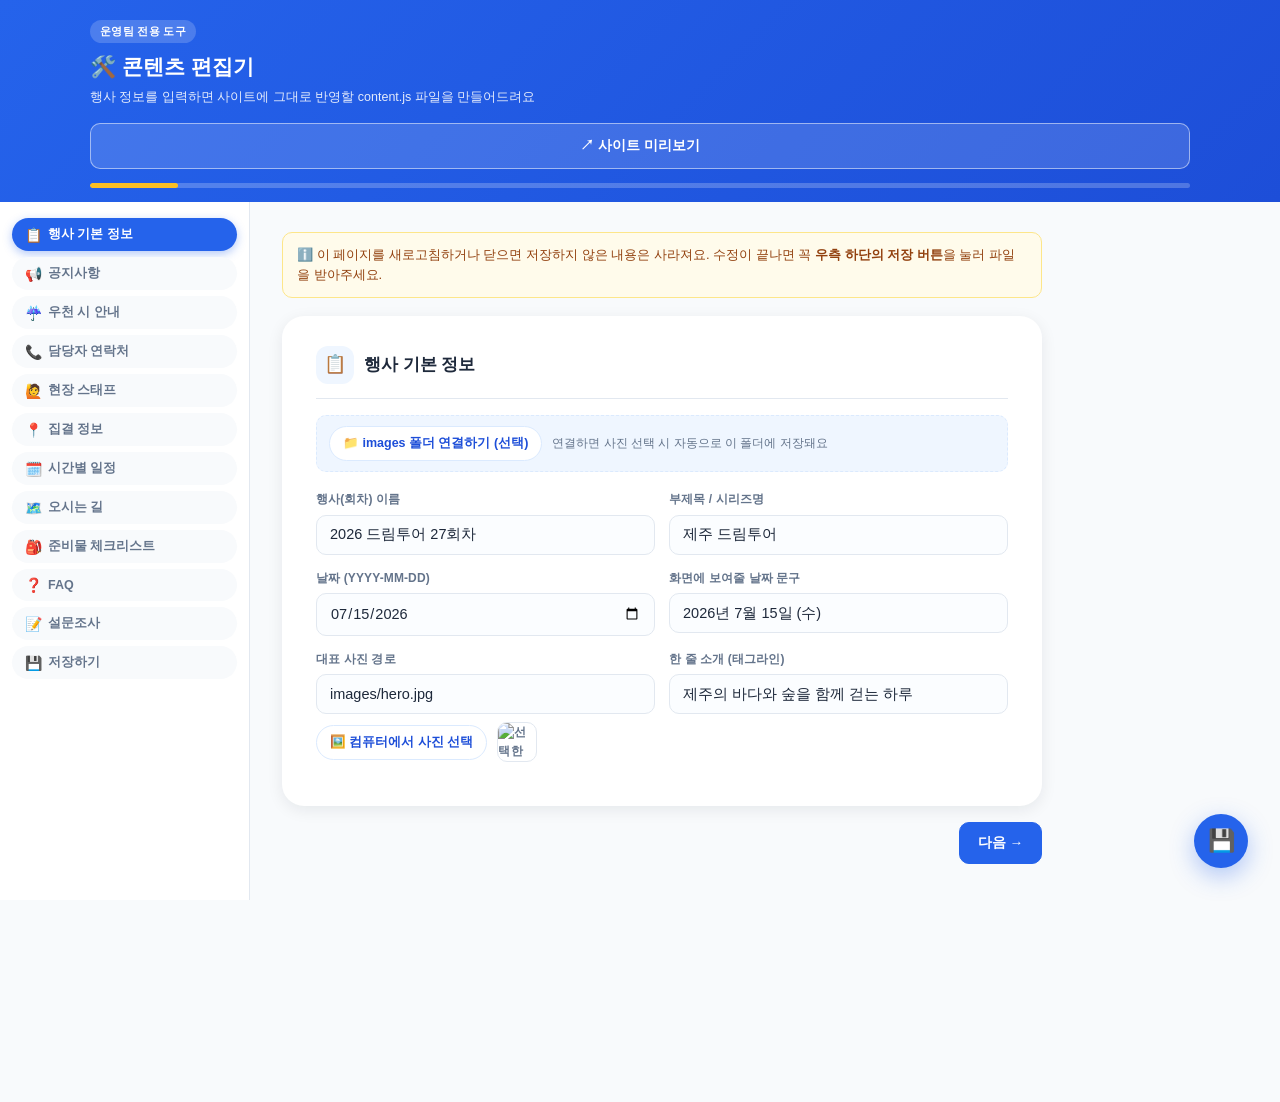
==== commit 029ffb92: "Add photo picker to content editor, launch.json for local preview editor.html can now pick a photo f" ====
--- a/editor.html
+++ b/editor.html
@@ -51,6 +51,16 @@
       <!-- ① 행사 기본 정보 -->
       <section class="editor-panel" id="panel-basic" data-icon="📋" data-label="행사 기본 정보">
         <div class="panel-head"><span class="panel-icon">📋</span><h2>행사 기본 정보</h2></div>
+
+        <!-- 사진을 images 폴더에 자동으로 저장하고 싶을 때 한 번 눌러서 폴더를 연결해두는 버튼.
+             크롬/엣지 데스크톱 브라우저 + 로컬 서버(http://localhost..)로 열었을 때만 지원됩니다.
+             (파일을 더블클릭해서 열었거나 사파리/파이어폭스라면 이 버튼은 비활성화되고,
+             사진 선택 후 직접 images 폴더에 복사하면 됩니다) -->
+        <div class="folder-connect" id="folder-connect">
+          <button type="button" class="photo-pick-btn" id="btn-connect-folder">📁 images 폴더 연결하기 (선택)</button>
+          <span class="photo-status hint" id="folder-connect-status">연결하면 사진 선택 시 자동으로 이 폴더에 저장돼요</span>
+        </div>
+
         <div class="field-grid">
           <label>행사(회차) 이름
             <input type="text" id="f-eventName" placeholder="예: 2026 드림투어 27회차" />
--- a/css/editor.css
+++ b/css/editor.css
@@ -327,6 +327,56 @@
   padding: 11px;
   border-radius: var(--radius-sm);
 }
+
+/* ---------------------------------------------------------------
+   사진 선택기 (컴퓨터에서 사진 선택 → 미리보기 → images 폴더 저장)
+   --------------------------------------------------------------- */
+.folder-connect {
+  display: flex;
+  align-items: center;
+  gap: 10px;
+  flex-wrap: wrap;
+  background: var(--color-primary-bg);
+  border: 1px dashed var(--color-primary-light);
+  border-radius: var(--radius-sm);
+  padding: 10px 12px;
+  margin-bottom: 18px;
+}
+
+.photo-picker {
+  display: flex;
+  align-items: center;
+  gap: 10px;
+  flex-wrap: wrap;
+  margin-top: 8px;
+}
+.photo-pick-btn {
+  border: 1.5px solid var(--color-primary-light);
+  background: #fff;
+  color: var(--color-primary-dark);
+  font-weight: 700;
+  font-size: 12.5px;
+  padding: 8px 13px;
+  border-radius: 999px;
+  flex-shrink: 0;
+}
+.photo-pick-btn:disabled { opacity: 0.4; }
+.photo-thumb {
+  width: 40px;
+  height: 40px;
+  border-radius: 10px;
+  object-fit: cover;
+  border: 1.5px solid var(--color-border);
+  flex-shrink: 0;
+}
+.photo-status {
+  font-size: 12px;
+  color: var(--color-muted);
+  line-height: 1.5;
+}
+.photo-status.ok { color: #166534; font-weight: 700; }
+.photo-status.warn { color: #92400e; font-weight: 700; }
+.photo-status.hint { color: var(--color-muted); }
 
 /* ---------------------------------------------------------------
    저장 패널
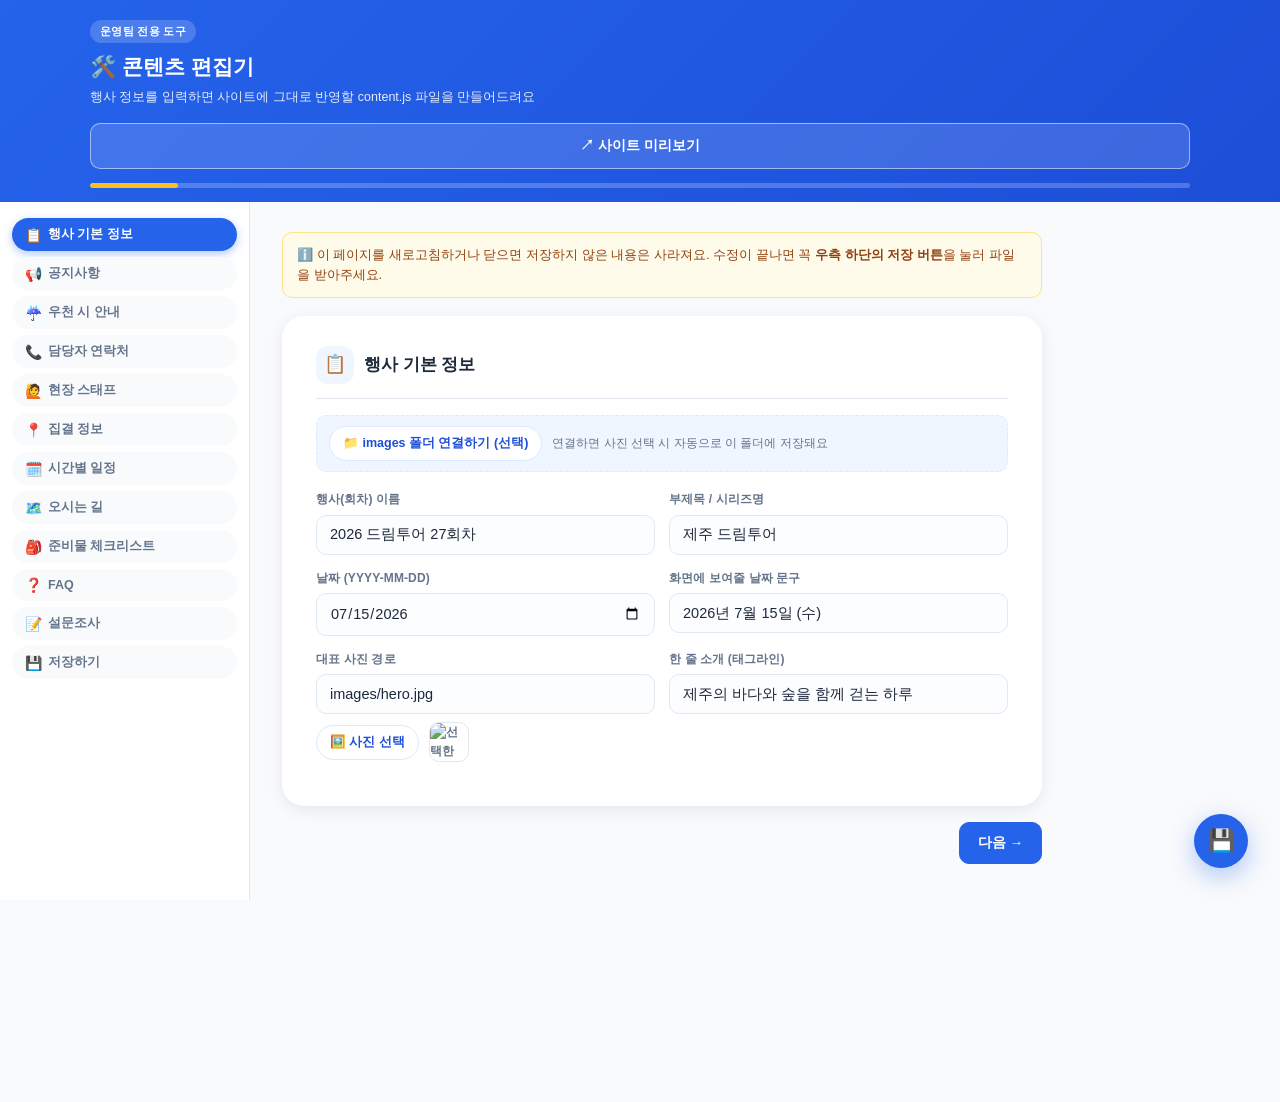
==== commit a46ba0f6: "Replace Firebase Storage upload with Google Form + Drive (no billing needed) Firebase Storage now re" ====
--- a/editor.html
+++ b/editor.html
@@ -98,6 +98,12 @@
       <!-- ③ 우천 시 안내 -->
       <section class="editor-panel" id="panel-rain" data-icon="☔" data-label="우천 시 안내">
         <div class="panel-head"><span class="panel-icon">☔</span><h2>우천 시 대응 안내</h2></div>
+        <div class="section-toggle">
+          <label class="checkbox-line">
+            <input type="checkbox" data-section-key="rainPlan" />
+            이 섹션 사용 (끄면 참가자 사이트에서 통째로 안 보여요 — 데이터는 남아있어요)
+          </label>
+        </div>
         <label class="checkbox-line">
           <input type="checkbox" id="f-rain-hasIndoor" />
           실내 대체 프로그램이 있음
@@ -124,6 +130,12 @@
       <!-- ⑤ 스태프 목록 -->
       <section class="editor-panel" id="panel-staff" data-icon="🙋" data-label="현장 스태프">
         <div class="panel-head"><span class="panel-icon">🙋</span><h2>현장 스태프</h2><span class="panel-count" id="count-staff"></span></div>
+        <div class="section-toggle">
+          <label class="checkbox-line">
+            <input type="checkbox" data-section-key="staff" />
+            이 섹션 사용 (끄면 참가자 사이트에서 통째로 안 보여요 — 데이터는 남아있어요)
+          </label>
+        </div>
         <div id="staff-list" class="repeat-list"></div>
         <button type="button" class="btn-add" id="add-staff">+ 스태프 추가</button>
       </section>
@@ -131,6 +143,12 @@
       <!-- ⑥ 집결 정보 -->
       <section class="editor-panel" id="panel-meeting" data-icon="📍" data-label="집결 정보">
         <div class="panel-head"><span class="panel-icon">📍</span><h2>집결 정보 (홈 화면 요약용)</h2></div>
+        <div class="section-toggle">
+          <label class="checkbox-line">
+            <input type="checkbox" data-section-key="meetingSummary" />
+            이 섹션 사용 (끄면 참가자 사이트에서 통째로 안 보여요 — 데이터는 남아있어요)
+          </label>
+        </div>
         <div class="field-grid">
           <label>집결 시각 <input type="text" id="f-meet-time" placeholder="13:00" /></label>
           <label>집결 장소 <input type="text" id="f-meet-location" /></label>
@@ -161,6 +179,12 @@
       <!-- ⑨ 체크리스트 -->
       <section class="editor-panel" id="panel-checklist" data-icon="🎒" data-label="준비물 체크리스트">
         <div class="panel-head"><span class="panel-icon">🎒</span><h2>준비물 체크리스트</h2><span class="panel-count" id="count-checklist"></span></div>
+        <div class="section-toggle">
+          <label class="checkbox-line">
+            <input type="checkbox" data-section-key="checklist" />
+            이 섹션 사용 (끄면 참가자 사이트에서 통째로 안 보여요 — 데이터는 남아있어요)
+          </label>
+        </div>
         <div id="checklist-list" class="repeat-list"></div>
         <button type="button" class="btn-add" id="add-checklist">+ 준비물 추가</button>
       </section>
@@ -168,6 +192,12 @@
       <!-- ⑩ FAQ -->
       <section class="editor-panel" id="panel-faq" data-icon="❓" data-label="FAQ">
         <div class="panel-head"><span class="panel-icon">❓</span><h2>자주 묻는 질문</h2><span class="panel-count" id="count-faq"></span></div>
+        <div class="section-toggle">
+          <label class="checkbox-line">
+            <input type="checkbox" data-section-key="faq" />
+            이 섹션 사용 (끄면 하단 메뉴에서 FAQ 탭도 함께 사라져요 — 데이터는 남아있어요)
+          </label>
+        </div>
         <div id="faq-list" class="repeat-list"></div>
         <button type="button" class="btn-add" id="add-faq">+ 질문 추가</button>
       </section>
@@ -175,6 +205,12 @@
       <!-- ⑪ 설문조사 -->
       <section class="editor-panel" id="panel-survey" data-icon="📝" data-label="설문조사">
         <div class="panel-head"><span class="panel-icon">📝</span><h2>설문조사</h2></div>
+        <div class="section-toggle">
+          <label class="checkbox-line">
+            <input type="checkbox" data-section-key="survey" />
+            이 섹션 사용 (끄면 하단 메뉴에서 설문 탭도 함께 사라져요 — 데이터는 남아있어요)
+          </label>
+        </div>
         <div class="field-grid">
           <label class="span-2">설문 링크 <input type="text" id="f-survey-url" placeholder="https://forms.gle/..." /></label>
           <label>예상 소요시간 <input type="text" id="f-survey-duration" placeholder="약 3분" /></label>
@@ -207,6 +243,9 @@
     💾
   </button>
 
+  <!-- 참가자 사진 업로드 미리보기용 (구글폼/드라이브 링크 헬퍼) -->
+  <script src="js/photo-upload.js"></script>
+
   <script src="js/content.js"></script>
   <script src="js/editor.js"></script>
 </body>
--- a/css/style.css
+++ b/css/style.css
@@ -411,6 +411,56 @@
   font-size: 13.5px;
 }
 .timeline-body-inner .desc { margin-bottom: 10px; color: var(--color-text); }
+.schedule-photo {
+  width: 100%;
+  max-height: 220px;
+  object-fit: cover;
+  border-radius: var(--radius-sm);
+  margin-bottom: 10px;
+}
+
+/* 일정 상세에서 사진업로드 페이지로 안내하는 짧은 버튼 */
+.upload-prompt {
+  display: block;
+  margin-top: 10px;
+  padding: 12px 14px;
+  background: var(--color-primary-bg);
+  border: 1px dashed var(--color-primary-light);
+  border-radius: var(--radius-sm);
+  color: var(--color-primary-dark);
+  font-weight: 700;
+  font-size: 13px;
+  text-align: center;
+}
+
+/* 참가자 사진 업로드 카드 (upload.html) */
+.upload-widget {
+  margin-top: 12px;
+  padding: 14px;
+  background: var(--color-primary-bg);
+  border: 1px dashed var(--color-primary-light);
+  border-radius: var(--radius-sm);
+}
+.upload-pick-btn.upload-form-link {
+  display: block;
+  width: 100%;
+  text-align: center;
+  border: none;
+  background: var(--color-primary);
+  color: #fff;
+  font-weight: 700;
+  font-size: 13.5px;
+  padding: 12px;
+  border-radius: var(--radius-sm);
+}
+.upload-disabled-note { font-size: 12.5px; color: var(--color-muted); }
+.upload-gallery-embed-label { font-size: 12px; font-weight: 700; color: var(--color-primary-dark); margin: 12px 0 6px; }
+.upload-gallery-embed iframe {
+  width: 100%;
+  height: 260px;
+  border: 1px solid var(--color-border);
+  border-radius: var(--radius-sm);
+}
 
 .info-row {
   display: flex;
--- a/css/editor.css
+++ b/css/editor.css
@@ -329,6 +329,41 @@
 }
 
 /* ---------------------------------------------------------------
+   섹션 사용/사용안함 토글 (패널 맨 위에 배치)
+   --------------------------------------------------------------- */
+.section-toggle {
+  background: var(--color-bg);
+  border: 1px solid var(--color-border);
+  border-radius: var(--radius-sm);
+  padding: 10px 12px;
+  margin-bottom: 18px;
+}
+.section-toggle .checkbox-line { margin-bottom: 0; font-size: 13px; }
+.section-toggle.is-off {
+  background: #fffbeb;
+  border-color: #fde68a;
+}
+.section-toggle .off-note {
+  display: none;
+  font-size: 12px;
+  color: #92400e;
+  font-weight: 700;
+  margin-top: 6px;
+}
+.section-toggle.is-off .off-note { display: block; }
+
+/* 사이드 메뉴에서 꺼진 섹션 표시 */
+.nav-item.section-off { opacity: 0.5; }
+.nav-item .off-badge {
+  font-size: 9.5px;
+  font-weight: 800;
+  background: rgba(0,0,0,0.12);
+  padding: 1px 6px;
+  border-radius: 999px;
+  margin-left: 2px;
+}
+
+/* ---------------------------------------------------------------
    사진 선택기 (컴퓨터에서 사진 선택 → 미리보기 → images 폴더 저장)
    --------------------------------------------------------------- */
 .folder-connect {
@@ -377,6 +412,26 @@
 .photo-status.ok { color: #166534; font-weight: 700; }
 .photo-status.warn { color: #92400e; font-weight: 700; }
 .photo-status.hint { color: var(--color-muted); }
+
+/* ---------------------------------------------------------------
+   참가자 업로드 사진 확인 뷰어 (운영팀 조회 전용)
+   --------------------------------------------------------------- */
+.upload-viewer { margin-top: 4px; }
+.upload-viewer-note {
+  font-size: 12px;
+  color: var(--color-muted);
+  background: var(--color-bg);
+  border: 1px dashed var(--color-border);
+  border-radius: var(--radius-sm);
+  padding: 10px;
+}
+.upload-viewer-preview { margin-top: 10px; }
+.upload-viewer-preview iframe {
+  width: 100%;
+  height: 240px;
+  border: 1px solid var(--color-border);
+  border-radius: var(--radius-sm);
+}
 
 /* ---------------------------------------------------------------
    저장 패널
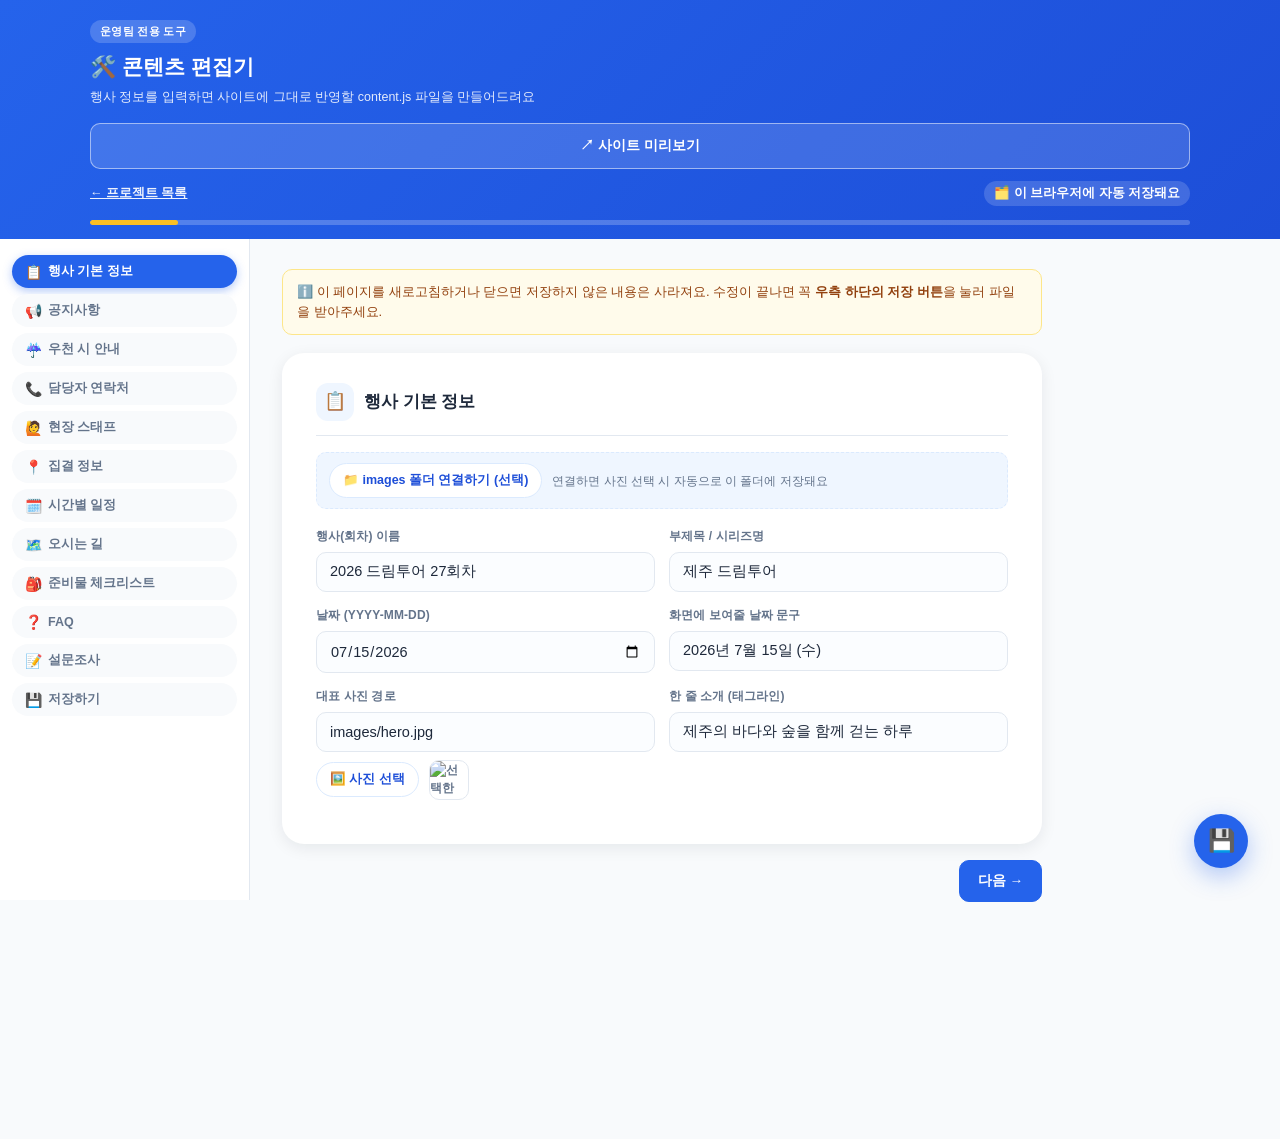
==== commit 1facd748: "Add projects.html: manage multiple event drafts in the browser Adds a lightweight project list (js/p" ====
--- a/editor.html
+++ b/editor.html
@@ -32,6 +32,11 @@
       </div>
       <a class="btn btn-outline editor-preview-link" href="index.html" target="_blank" rel="noopener noreferrer">↗ 사이트 미리보기</a>
     </div>
+    <!-- projects.html에서 ?project=xxx 로 들어온 경우에만 JS가 이 영역을 채웁니다 -->
+    <div class="editor-project-bar" id="project-bar" hidden>
+      <a href="projects.html">← 프로젝트 목록</a>
+      <span id="autosave-badge">🗂️ 이 브라우저에 자동 저장돼요</span>
+    </div>
     <div class="editor-progress-track">
       <div class="editor-progress-fill" id="progress-fill"></div>
     </div>
@@ -43,7 +48,7 @@
   <main class="editor-main">
     <div class="editor-container">
 
-      <div class="editor-notice">
+      <div class="editor-notice" id="editor-notice">
         ℹ️ 이 페이지를 새로고침하거나 닫으면 저장하지 않은 내용은 사라져요.
         수정이 끝나면 꼭 <b>우측 하단의 저장 버튼</b>을 눌러 파일을 받아주세요.
       </div>
@@ -247,6 +252,7 @@
   <script src="js/photo-upload.js"></script>
 
   <script src="js/content.js"></script>
+  <script src="js/project-store.js"></script>
   <script src="js/editor.js"></script>
 </body>
 </html>
--- a/css/editor.css
+++ b/css/editor.css
@@ -51,6 +51,27 @@
   border-color: rgba(255,255,255,0.5);
   background: rgba(255,255,255,0.14);
   white-space: nowrap;
+}
+.editor-project-bar {
+  max-width: 1100px;
+  margin: 12px auto 0;
+  display: flex;
+  align-items: center;
+  justify-content: space-between;
+  gap: 10px;
+  font-size: 12.5px;
+}
+.editor-project-bar a {
+  color: #fff;
+  font-weight: 700;
+  opacity: 0.92;
+  text-decoration: underline;
+}
+.editor-project-bar span {
+  background: rgba(255,255,255,0.16);
+  padding: 3px 10px;
+  border-radius: 999px;
+  font-weight: 700;
 }
 .editor-progress-track {
   max-width: 1100px;
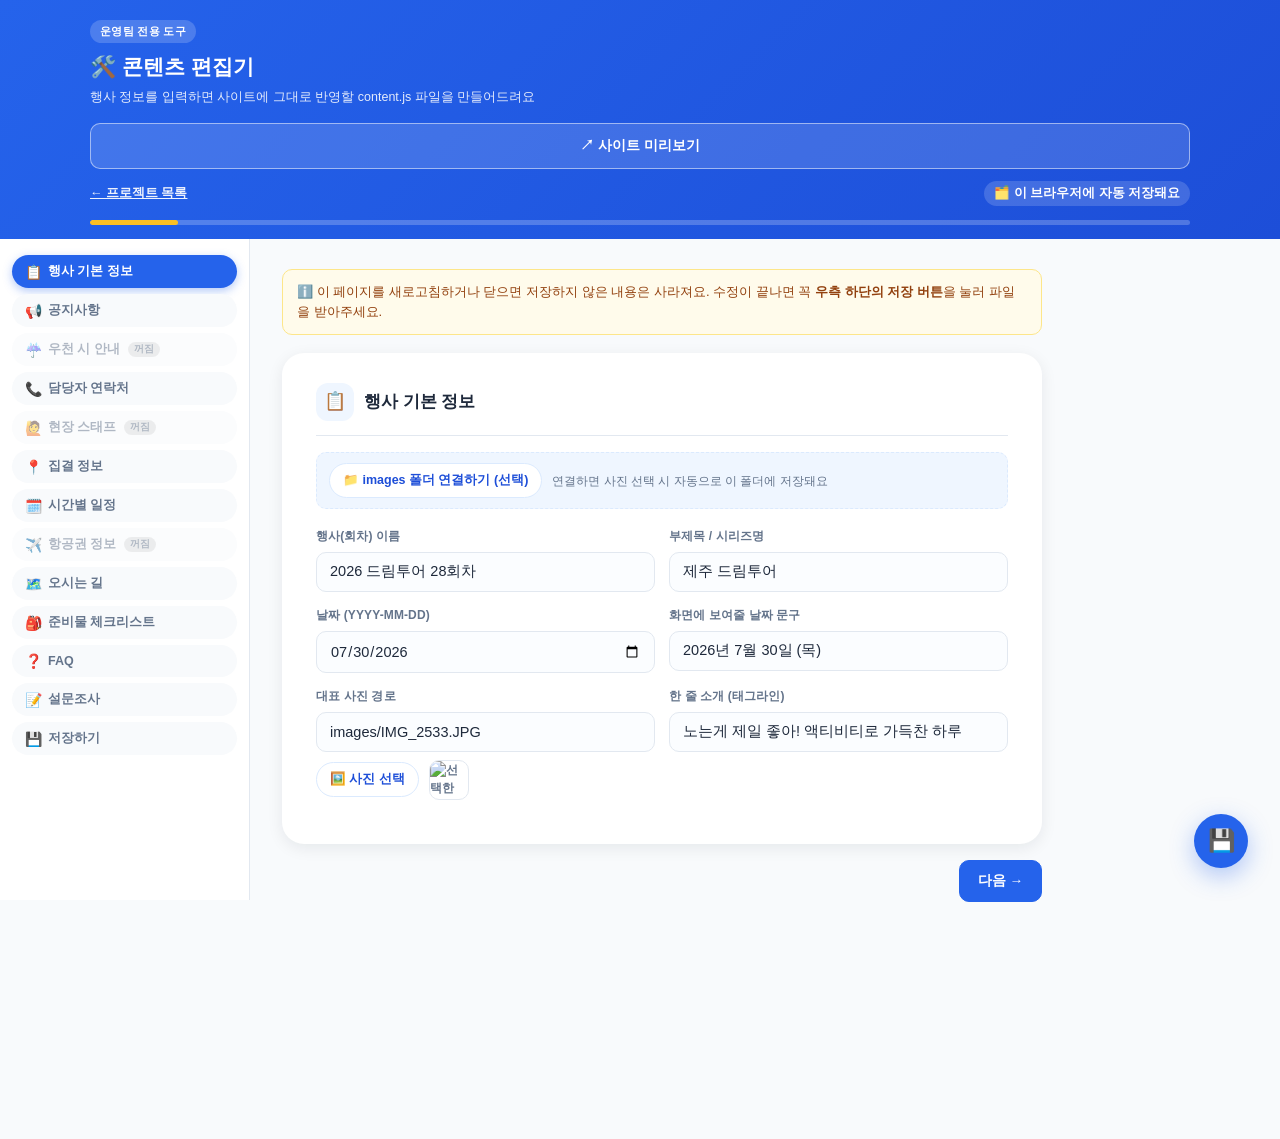
==== commit 0874883f: "Add optional flight-ticket lookup section Adds a toggleable 항공권 section: operators paste an Excel ro" ====
--- a/editor.html
+++ b/editor.html
@@ -171,6 +171,40 @@
         <button type="button" class="btn-add" id="add-schedule">+ 일정 항목 추가</button>
       </section>
 
+      <!-- 항공권 정보 -->
+      <section class="editor-panel" id="panel-flight" data-icon="✈️" data-label="항공권 정보">
+        <div class="panel-head"><span class="panel-icon">✈️</span><h2>항공권 정보</h2><span class="panel-count" id="count-flight"></span></div>
+        <div class="section-toggle">
+          <label class="checkbox-line">
+            <input type="checkbox" data-section-key="flight" />
+            이 섹션 사용 (끄면 하단 메뉴에서 항공권 탭도 함께 사라져요 — 데이터는 남아있어요)
+          </label>
+        </div>
+        <p class="editor-hint">참가자가 항공 정보를 입력하는 구글폼 링크와, 예약이 끝난 뒤 본인 성함으로 항공권을 조회할 수 있는 명단을 관리합니다.</p>
+        <div class="field-grid">
+          <label class="span-2">항공 정보 입력용 구글폼 링크
+            <input type="text" id="f-flight-formUrl" placeholder="https://docs.google.com/forms/d/.../viewform" />
+          </label>
+          <label class="span-2">참가자에게 보여줄 안내 문구 (선택)
+            <textarea id="f-flight-notice" rows="2" placeholder="예: 먼저 구글폼으로 항공 정보를 입력해주세요. 예약이 완료되면 아래에서 본인 성함으로 조회할 수 있어요."></textarea>
+          </label>
+        </div>
+
+        <div class="flight-import-box">
+          <label class="span-2">엑셀(또는 구글시트)에서 명단 표를 그대로 복사해서 붙여넣으세요
+            <textarea id="f-flight-paste" rows="4" placeholder="성함	출발일자	출발항공사	출발시각	출발지	항공편	예약번호	복귀일자	복귀항공사	복귀시각	복귀지	항공편	예약번호"></textarea>
+          </label>
+          <p class="editor-hint">순서: 성함 / 출발일자 / 출발항공사 / 출발시각 / 출발지 / 출발편명 / 출발예약번호 / 복귀일자 / 복귀항공사 / 복귀시각 / 복귀지 / 복귀편명 / 복귀예약번호. 맨 앞에 순번(NO.) 칸이나 머리글(제목) 줄이 같이 복사돼도 자동으로 걸러집니다. 기존 명단에 추가되니, 다시 붙여넣으면 중복될 수 있어요.</p>
+          <div class="flight-import-actions">
+            <button type="button" class="btn-add" id="btn-flight-import">📋 붙여넣은 표에서 가져오기</button>
+            <button type="button" class="btn-danger-outline" id="btn-flight-clear">전체 삭제</button>
+          </div>
+        </div>
+
+        <div id="flight-list" class="repeat-list"></div>
+        <button type="button" class="btn-add" id="add-flight">+ 항공권 직접 추가</button>
+      </section>
+
       <!-- ⑧ 오시는 길 장소 목록 -->
       <section class="editor-panel" id="panel-locations" data-icon="🗺️" data-label="오시는 길">
         <div class="panel-head"><span class="panel-icon">🗺️</span><h2>오시는 길 / 동선</h2><span class="panel-count" id="count-locations"></span></div>
--- a/css/style.css
+++ b/css/style.css
@@ -413,8 +413,9 @@
 .timeline-body-inner .desc { margin-bottom: 10px; color: var(--color-text); }
 .schedule-photo {
   width: 100%;
-  max-height: 220px;
-  object-fit: cover;
+  max-height: 360px;
+  object-fit: contain;
+  background: var(--color-bg);
   border-radius: var(--radius-sm);
   margin-bottom: 10px;
 }
@@ -441,6 +442,12 @@
   border: 1px dashed var(--color-primary-light);
   border-radius: var(--radius-sm);
 }
+.upload-description {
+  font-size: 13px;
+  color: var(--color-text);
+  margin-bottom: 10px;
+  line-height: 1.5;
+}
 .upload-pick-btn.upload-form-link {
   display: block;
   width: 100%;
@@ -461,6 +468,54 @@
   border: 1px solid var(--color-border);
   border-radius: var(--radius-sm);
 }
+
+/* ---------------------------------------------------------------
+   항공권 조회 (flight.html)
+   --------------------------------------------------------------- */
+.flight-notice {
+  font-size: 13px;
+  color: var(--color-text);
+  line-height: 1.5;
+}
+.flight-form-link {
+  margin-bottom: 14px;
+}
+.flight-search {
+  display: flex;
+  gap: 8px;
+  margin-bottom: 12px;
+}
+.flight-search input {
+  flex: 1;
+  min-width: 0;
+  padding: 11px 12px;
+  border: 1.5px solid var(--color-border);
+  border-radius: var(--radius-sm);
+  font-size: 14px;
+}
+.flight-search .btn { width: auto; padding: 11px 18px; }
+.flight-empty { font-size: 13px; color: var(--color-muted); }
+.flight-result-card {
+  background: var(--color-primary-bg);
+  border: 1px solid var(--color-primary-light);
+  border-radius: var(--radius-sm);
+  padding: 14px;
+  margin-bottom: 10px;
+}
+.flight-result-card:last-child { margin-bottom: 0; }
+.flight-result-name {
+  font-weight: 800;
+  font-size: 14.5px;
+  color: var(--color-primary-dark);
+  margin-bottom: 8px;
+}
+.flight-leg { margin-bottom: 8px; }
+.flight-leg:last-child { margin-bottom: 0; }
+.flight-leg-label { font-size: 11.5px; font-weight: 700; color: var(--color-muted); }
+.flight-leg-main { font-size: 14px; font-weight: 700; }
+.flight-leg-sub { font-size: 12.5px; color: var(--color-muted); }
+.flight-reservation { font-size: 13px; margin-top: 2px; }
+.flight-reservation b { color: var(--color-primary-dark); letter-spacing: 0.5px; }
 
 .info-row {
   display: flex;
--- a/css/editor.css
+++ b/css/editor.css
@@ -348,6 +348,33 @@
   padding: 11px;
   border-radius: var(--radius-sm);
 }
+
+.btn-danger-outline {
+  border: 1.5px solid #fecaca;
+  background: var(--color-danger-bg);
+  color: #991b1b;
+  font-weight: 700;
+  font-size: 13px;
+  padding: 11px 14px;
+  border-radius: var(--radius-sm);
+  flex-shrink: 0;
+}
+
+/* 항공권 명단 붙여넣기 가져오기 상자 */
+.flight-import-box {
+  background: var(--color-bg);
+  border: 1px solid var(--color-border);
+  border-radius: var(--radius-sm);
+  padding: 12px;
+  margin-bottom: 16px;
+}
+.flight-import-box textarea { font-family: monospace; font-size: 12px; }
+.flight-import-actions {
+  display: flex;
+  gap: 8px;
+  margin-top: 8px;
+}
+.flight-import-actions .btn-add { margin: 0; }
 
 /* ---------------------------------------------------------------
    섹션 사용/사용안함 토글 (패널 맨 위에 배치)
